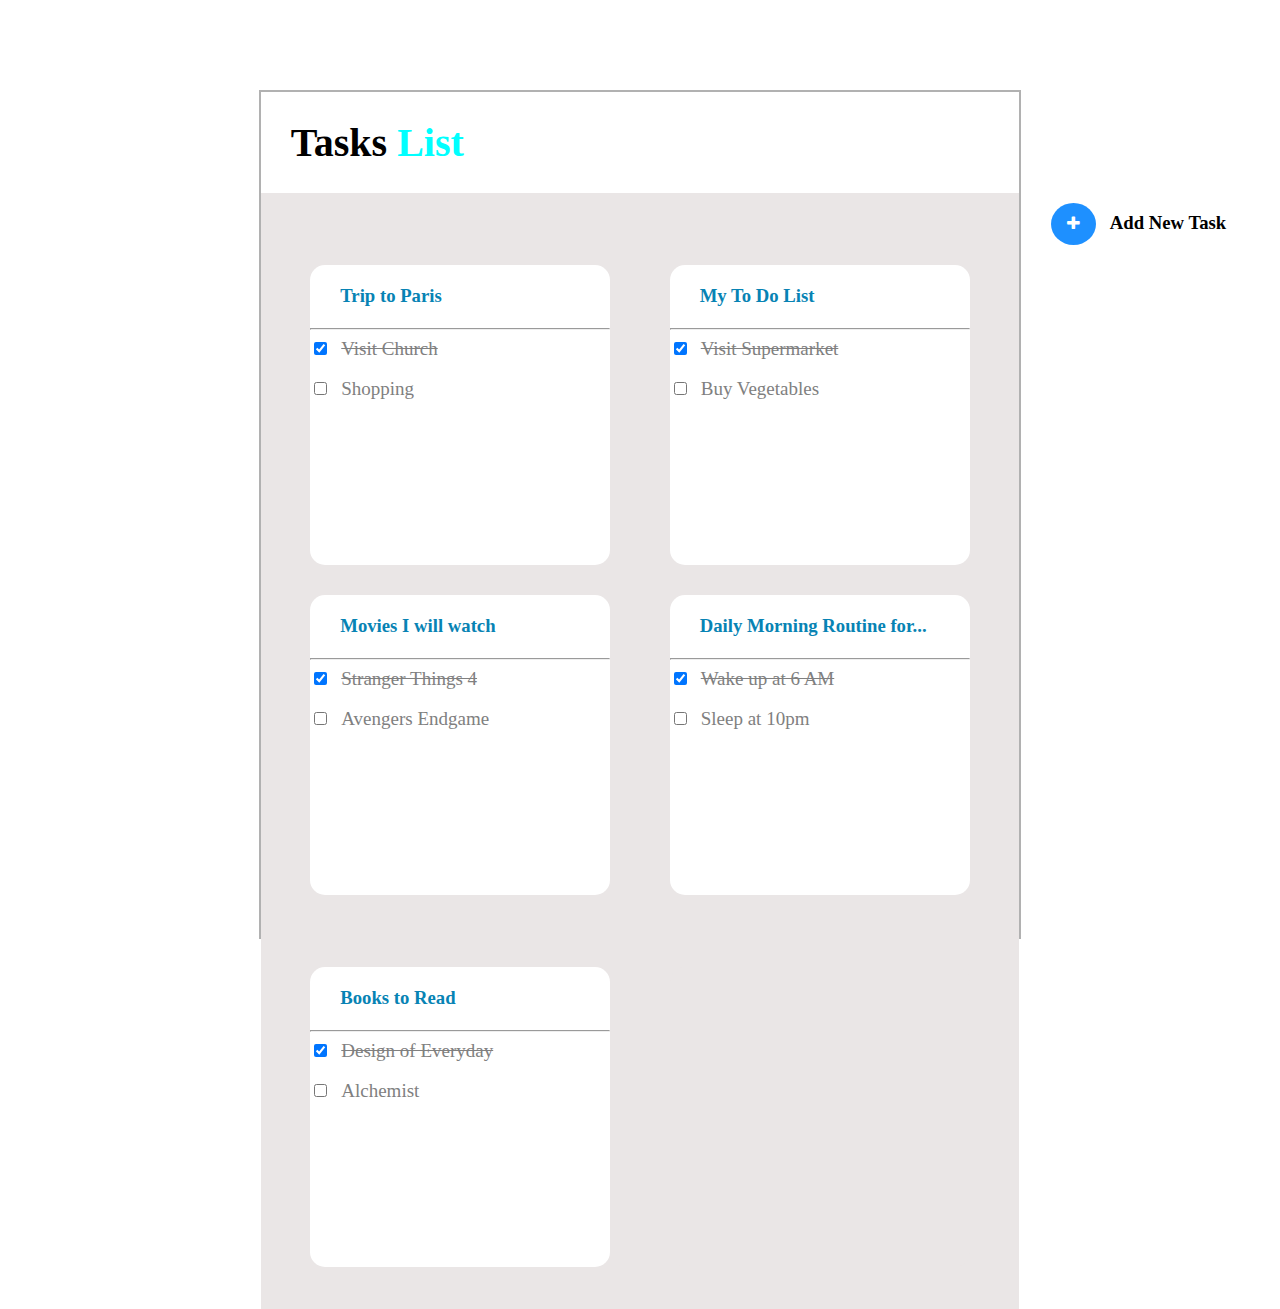
==== index.html @ 57fa2e70 "demo created!!!!" ====
<!DOCTYPE html>
<html lang="en">
<head>
    <meta charset="UTF-8">
    <meta http-equiv="X-UA-Compatible" content="IE=edge">
    <meta name="viewport" content="width=device-width, initial-scale=1.0">
    <title>Todo App UI Web</title>
    <link rel="stylesheet" href="styles.css">
    <link rel="stylesheet" href="https://cdnjs.cloudflare.com/ajax/libs/font-awesome/4.7.0/css/font-awesome.min.css">
</head>
<body>
    <div class="container">
    <h1>Tasks <span style="color: aqua;">List</span></h1>
    <div class="box" id="flex">
        <button class="btn"><i class="fa fa-plus"></i></button>
        <h3 id="newtask">Add New Task</h3>
    <div class="container1" id="flex1">
        <div class="item" id="item1">
        <h3 class="headings">Trip to Paris</h3>
        <hr>
        <input type="checkbox" name="Visit Church" id="Visit Church" checked>
        <label for="Visit Church" style="text-decoration: line-through;">Visit Church</label><br><br>
        <input type="checkbox" name="shopping" id="shopping">
        <label for="shopping">Shopping</label>
    </div>
        <div class="item" id="item2">
        <h3 class="headings">My To Do List</h3>
        <hr>
        <input type="checkbox" name="Visit Supermarket" id="Visit Supermarket" checked>
        <label for="Visit Supermarket" style="text-decoration: line-through;">Visit Supermarket</label><br><br>
        <input type="checkbox" name="Buy Vegetables" id="Buy Vegetables">
        <label for="shopping">Buy Vegetables</label>
    </div>
        <div class="item" id="item3">
        <h3 class="headings">Movies I will watch</h3>
        <hr>
        <input type="checkbox" name="Stranger Things 4" id="Stranger Things 4" checked>
        <label for="Stranger Things 4" style="text-decoration: line-through;">Stranger Things 4</label><br><br>
        <input type="checkbox" name="Avengers Endgame" id="Avengers Endgame">
        <label for="Avengers Endgame">Avengers Endgame</label>
    </div>
        <div class="item" id="item4">
        <h3 class="headings">Daily Morning Routine for...</h3>
        <hr>
        <input type="checkbox" name="Wake up at 6 AM" id="Wake up at 6 AM" checked>
        <label for="Wake up at 6 AM" style="text-decoration: line-through;">Wake up at 6 AM</label> <br><br>
        <input type="checkbox" name="Sleep at 10pm" id="Sleep at 10pm">
        <label for="Sleep at 10pm">Sleep at 10pm</label>
    </div>
        <div class="item" id="item5">
        <h3 class="headings">Books to Read</h3>
        <hr>
        <input type="checkbox" name="Design of Everyday" id="Design of Everyday" checked>
        <label for="Design of Everyday" style="text-decoration: line-through;">Design of Everyday</label><br><br>
        <input type="checkbox" name="Alchemist" id="Alchemist">
        <label for="Alchemist">Alchemist</label>
    </div>
        <div class="item" id="item6">
    </div>
    </div>
</div>
</div>
</body>
</html>
---- styles.css ----
.container{
    /* position: absolute;
    top: 90px;
    left: 300px; */
    width: 60%;
    height: 845px;
    border: 2px solid rgb(177, 177, 177);
    margin: 90px auto;
    /* background-color: rgb(234, 230, 230) ;*/
}
h1{
    margin-left: 30px;
    font-size: 40px;
}
.box{
    background-color: rgb(234, 230, 230);
}
.btn {
    background-color: DodgerBlue;
    border: none;
    border-radius: 50%;
    color: white;
    padding: 12px 16px;
    font-size: 16px;
    cursor: pointer;
    position: relative;
    top: 10px;
    left: 790px;

  }
.btn:hover {
    background-color: RoyalBlue;
  }  
h3#newtask{
    display: inline;
    position: relative;
    top: 10px;
    left: 800px
}
#flex1{
    display: flex;
    flex-wrap: wrap;
    justify-content: space-evenly;
}
.item{
    height: 300px;
    width: 300px;
    border: 2px;
    border-radius: 15px;
    background-color: white;
    margin: 30px 10px 0px 10px;
}

h3.headings{
color: rgb(7, 131, 180);
padding: 2px 30px;
}
#item6{
    background-color:rgb(234, 230, 230);
}
#item4, #item5{
 margin-bottom:42px;
}
input,label{
    padding: 20px 7px;
    color: gray;
    font-size: 19px;
}









/* For page 3 */
.index3{
    /* position: absolute;
    top: 90px;
    left: 300px; */
    width: 50%;
    height: 606px;
    border: 2px solid rgb(211, 209, 209);
    margin: 90px auto;
    
    /* background-color: rgb(234, 230, 230) ;*/
}
#index3item1{
    margin-top:0px ;
    margin-bottom: 80px;
    height: 290px;
    width: 408px;
}
#btn1{
    position: relative;
    top: 54px;
    display: inline;
    left:200px;
    background-color: black;

}  
#btn2{
    position: relative;
    top: 10px;
    left:470px;
    
}
#back{
    position: relative;
    top: 54px;
    display: inline;
    left:204px;
}
#newtask_3{
    /* position: absolute; */
    /* top: -43px;
    left: 510px; */
    /* left:570px;   */
    margin-left: 520px;
    margin-top: -24px;
    margin-bottom: 50px;
    color: gray;
}
.button1{
    margin: auto;
}
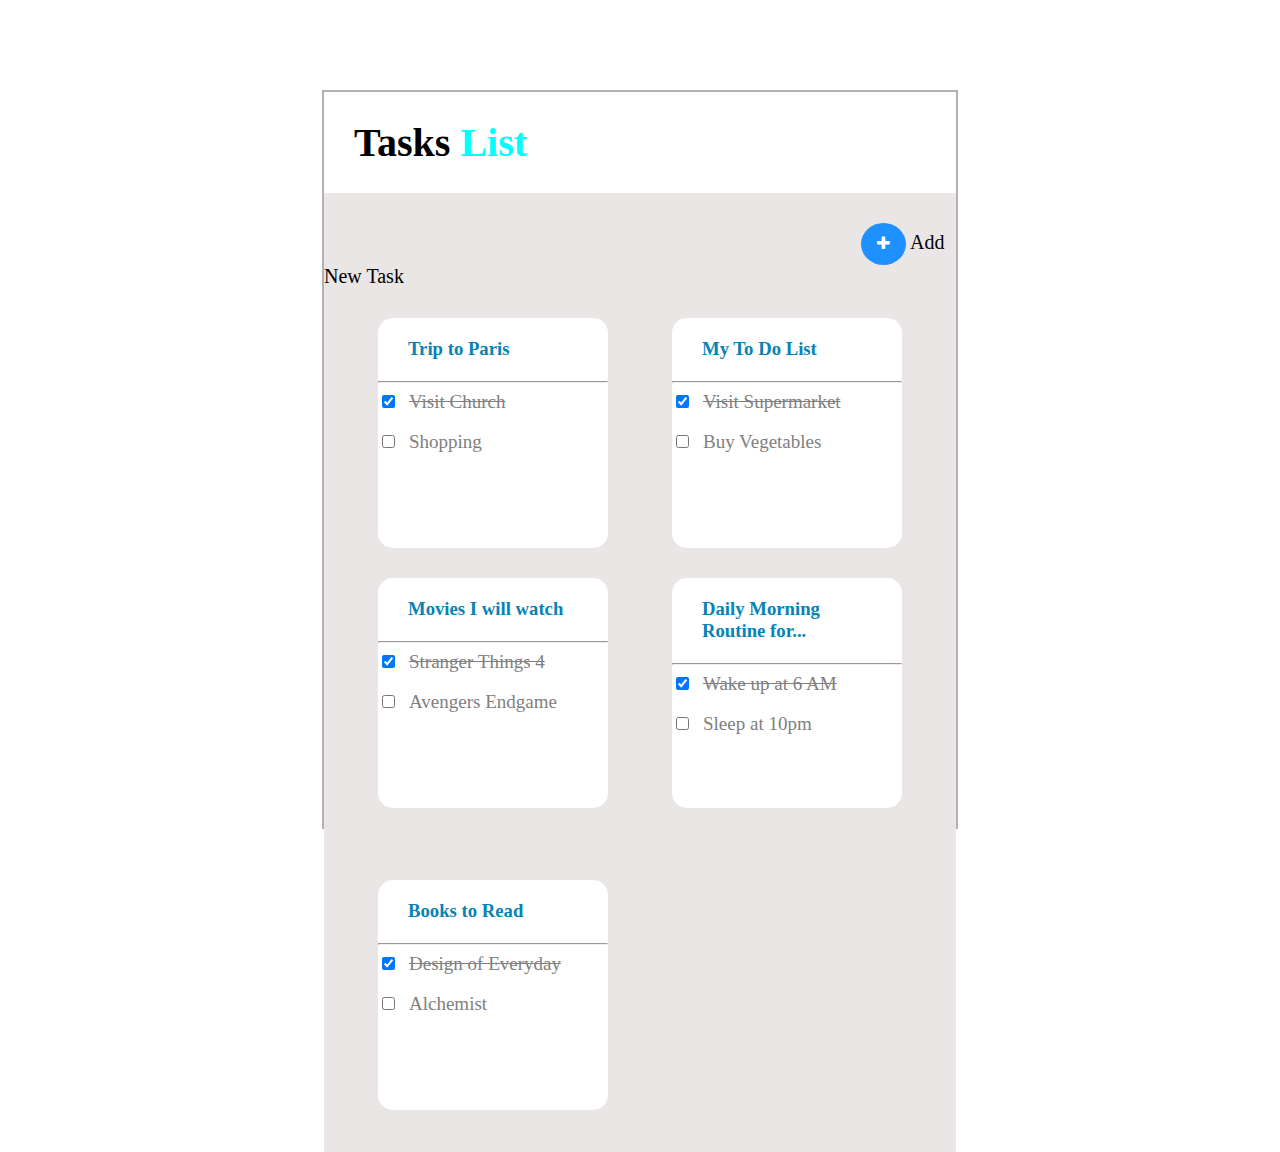
==== commit 350eeb74: "demo css" ====
--- a/index.html
+++ b/index.html
@@ -4,7 +4,7 @@
     <meta charset="UTF-8">
     <meta http-equiv="X-UA-Compatible" content="IE=edge">
     <meta name="viewport" content="width=device-width, initial-scale=1.0">
-    <title>Todo App UI Web</title>
+    <title> DemoTodo App UI Web</title>
     <link rel="stylesheet" href="styles.css">
     <link rel="stylesheet" href="https://cdnjs.cloudflare.com/ajax/libs/font-awesome/4.7.0/css/font-awesome.min.css">
 </head>
@@ -13,7 +13,7 @@
     <h1>Tasks <span style="color: aqua;">List</span></h1>
     <div class="box" id="flex">
         <button class="btn"><i class="fa fa-plus"></i></button>
-        <h3 id="newtask">Add New Task</h3>
+        <span id="newtask" style="font-size: 20px;">Add New Task</span>
     <div class="container1" id="flex1">
         <div class="item" id="item1">
         <h3 class="headings">Trip to Paris</h3>
--- a/styles.css
+++ b/styles.css
@@ -2,8 +2,8 @@
     /* position: absolute;
     top: 90px;
     left: 300px; */
-    width: 60%;
-    height: 845px;
+    width: 50%;
+    height: 735px;
     border: 2px solid rgb(177, 177, 177);
     margin: 90px auto;
     /* background-color: rgb(234, 230, 230) ;*/
@@ -23,28 +23,34 @@
     padding: 12px 16px;
     font-size: 16px;
     cursor: pointer;
-    position: relative;
+    /* position: relative;
     top: 10px;
-    left: 790px;
+    left: 790px; */
+    margin-top: 30px;
+    margin-left: 537px;
+    display: inline-block;
 
   }
+
 .btn:hover {
     background-color: RoyalBlue;
   }  
-h3#newtask{
+/* h3#newtask{
     display: inline;
-    position: relative;
+    /* position: relative;
     top: 10px;
-    left: 800px
-}
+    left: 800px */
+   /* margin-top: 0px;
+    margin-left: 600px;
+} */
 #flex1{
     display: flex;
     flex-wrap: wrap;
     justify-content: space-evenly;
 }
 .item{
-    height: 300px;
-    width: 300px;
+    height: 230px;
+    width: 230px;
     border: 2px;
     border-radius: 15px;
     background-color: white;
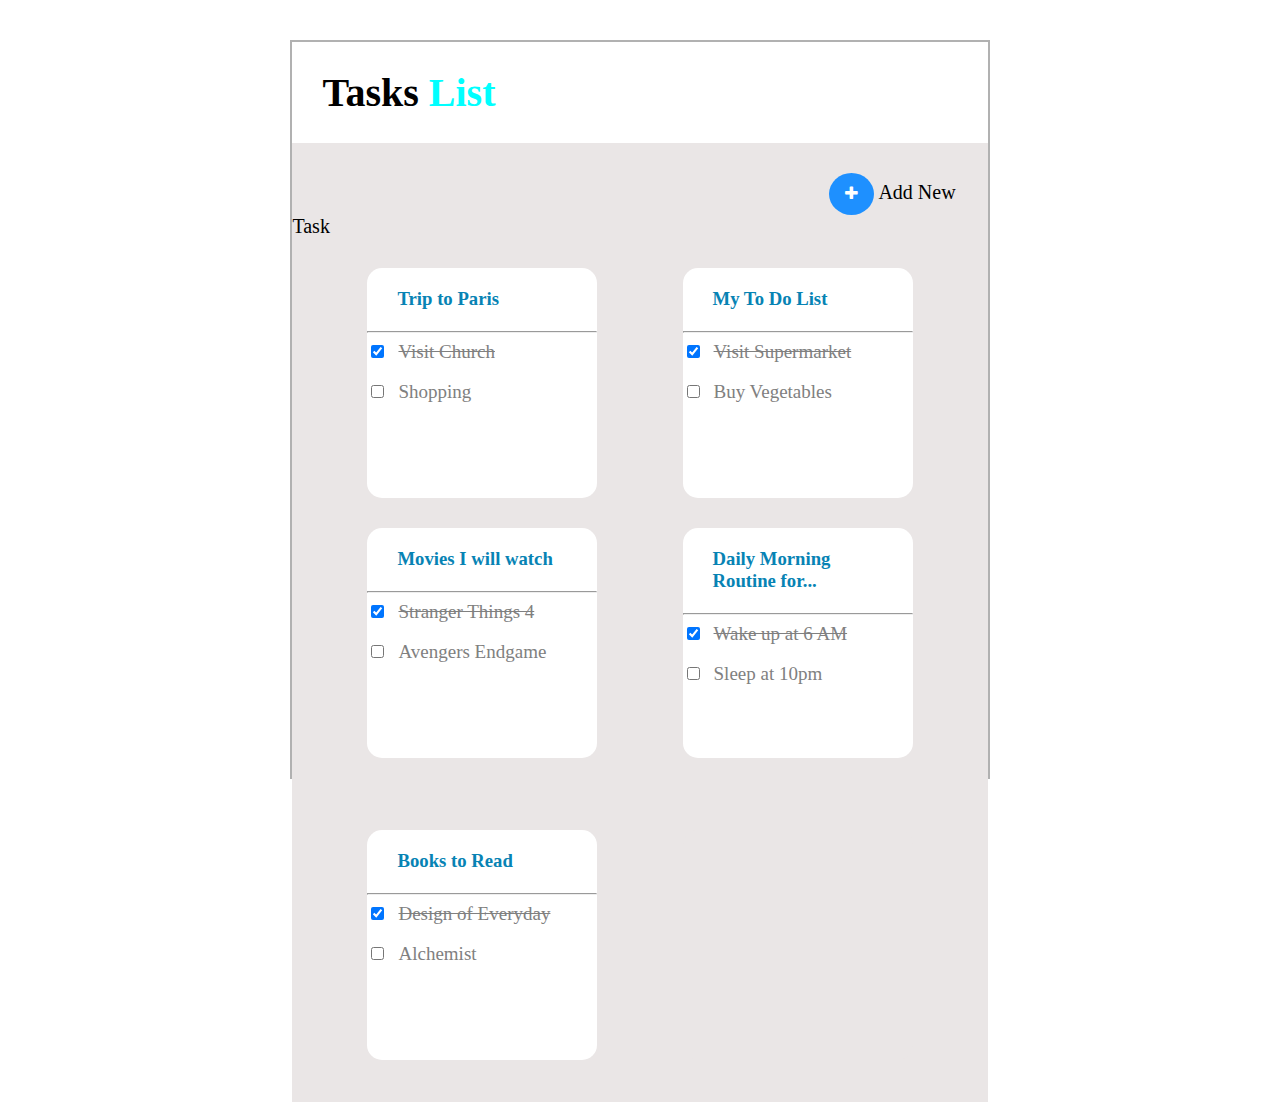
==== commit 74d40011: "committed!" ====
--- a/index.html
+++ b/index.html
@@ -12,7 +12,7 @@
     <div class="container">
     <h1>Tasks <span style="color: aqua;">List</span></h1>
     <div class="box" id="flex">
-        <button class="btn"><i class="fa fa-plus"></i></button>
+       <span> <button class="btn"><i class="fa fa-plus"></i></button></span>
         <span id="newtask" style="font-size: 20px;">Add New Task</span>
     <div class="container1" id="flex1">
         <div class="item" id="item1">
--- a/styles.css
+++ b/styles.css
@@ -2,10 +2,10 @@
     /* position: absolute;
     top: 90px;
     left: 300px; */
-    width: 50%;
+    width: 55%;
     height: 735px;
     border: 2px solid rgb(177, 177, 177);
-    margin: 90px auto;
+    margin: 40px auto;
     /* background-color: rgb(234, 230, 230) ;*/
 }
 h1{
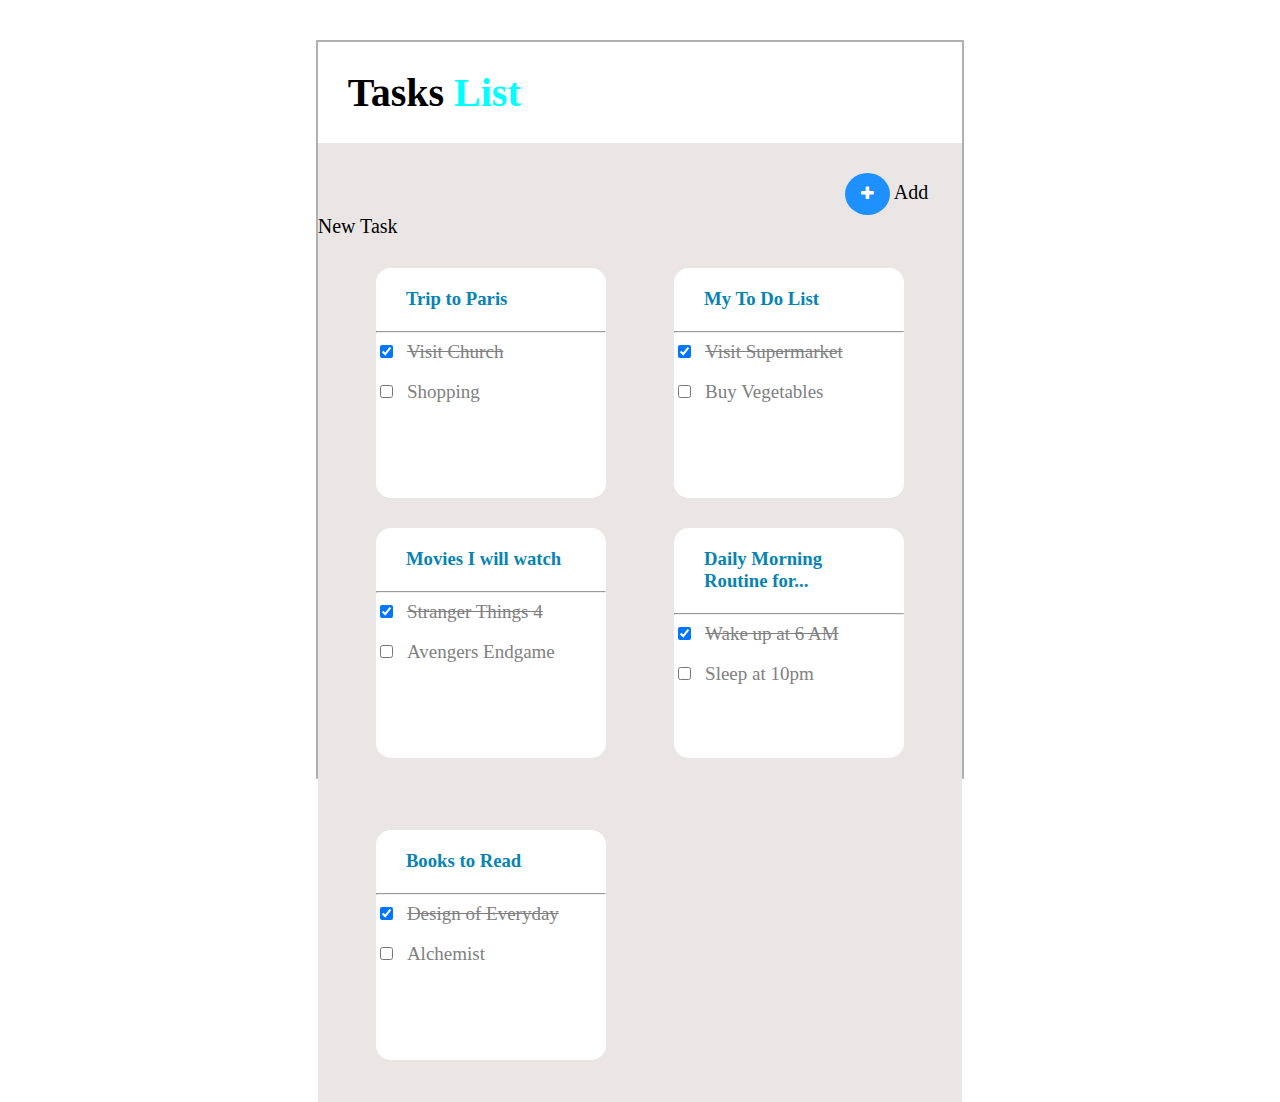
==== commit 5a41698c: "committed!" ====
--- a/index.html
+++ b/index.html
@@ -12,7 +12,7 @@
     <div class="container">
     <h1>Tasks <span style="color: aqua;">List</span></h1>
     <div class="box" id="flex">
-       <span> <button class="btn"><i class="fa fa-plus"></i></button></span>
+       <button class="btn"><i class="fa fa-plus"></i></button>
         <span id="newtask" style="font-size: 20px;">Add New Task</span>
     <div class="container1" id="flex1">
         <div class="item" id="item1">
--- a/styles.css
+++ b/styles.css
@@ -2,7 +2,7 @@
     /* position: absolute;
     top: 90px;
     left: 300px; */
-    width: 55%;
+    width: 51%;
     height: 735px;
     border: 2px solid rgb(177, 177, 177);
     margin: 40px auto;
@@ -27,7 +27,7 @@
     top: 10px;
     left: 790px; */
     margin-top: 30px;
-    margin-left: 537px;
+    margin-left: 527px;
     display: inline-block;
 
   }
